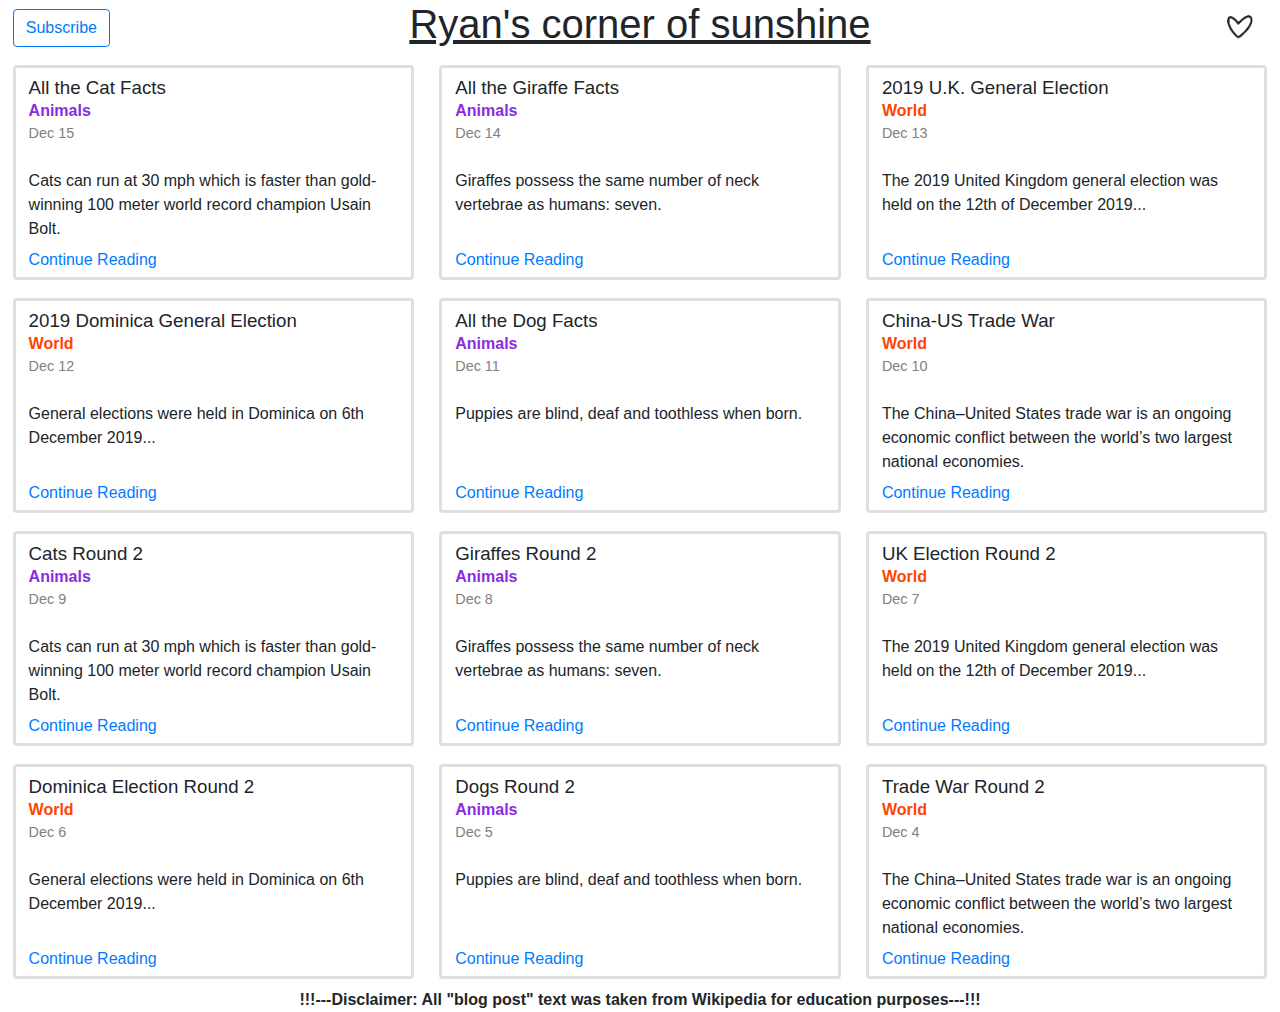
==== index.html @ 226d6d72 "Initial Commit" ====
<!DOCTYPE HTML>
<html lang="en">

<head>
    <meta charset="utf-8">
    <meta name="Ryan's Happy Blog Website" content="Here is where I freely express all my news and nature related thoughts and feelings">
    <meta name="viewport" content="width=device-width, initial-scale=1">
    <link rel="stylesheet" href="https://stackpath.bootstrapcdn.com/bootstrap/4.4.1/css/bootstrap.min.css" integrity="sha384-Vkoo8x4CGsO3+Hhxv8T/Q5PaXtkKtu6ug5TOeNV6gBiFeWPGFN9MuhOf23Q9Ifjh" crossorigin="anonymous">
    <link rel="stylesheet" href="index.css">
    <title>My Own Personal Blog Site</title>
</head>

<body>
    <div class="container-fluid">
        <div class = "row align-items-center">
            <div class = "col-sm-2 d-none d-lg-block subscribe">
                <a class = "btn btn-outline-primary" href="subscribe.html">Subscribe</a>
            </div>
            <h1 class = "col-12 col-lg-8 text-center">Ryan's corner of sunshine</h1>
            <div class = "col-sm-2 d-none d-lg-block">
                <img class = "search float-right" src = "images/heart.png" alt = "" >
            </div>  
        </div>

        <div class = "row">
            <div class = "cardWrapper col-12 col-md-6 col-lg-4">
                <div class = "card">
                    <h2 class = "postTitle">All the Cat Facts</h2>
                    <div class = "animalTopic">Animals</div>
                    <div class = "date">Dec 15</div>
                    <br>
                    <div class = "summary">Cats can run at 30 mph which is faster than gold-winning 100 meter world record champion Usain Bolt.</div>
                    <a href = "cats.html" class = "bot">Continue Reading</a>
                </div>
            </div>
            
            <div class = "cardWrapper col-12 col-md-6 col-lg-4">
                <div class = "card">
                    <h2 class = "postTitle">All the Giraffe Facts</h2>
                    <div class = "animalTopic">Animals</div>
                    <div class = "date">Dec 14</div>
                    <br>
                    <div class = "summary">Giraffes possess the same number of neck vertebrae as humans: seven.</div>
                    <a href = "giraffes.html" class = "bot">Continue Reading</a>
                </div>
            </div>
            
            <div class = "cardWrapper col-12 col-md-6 col-lg-4">
                <div class = "card">
                    <h2 class = "postTitle">2019 U.K. General Election</h2>
                    <div class = "worldTopic">World</div>
                    <div class = "date">Dec 13</div>
                    <br>
                    <div class = "summary">The 2019 United Kingdom general election was held on the 12th of December 2019...</div>
                    <a href = "UKElection.html" class = "bot">Continue Reading</a>
                </div>
            </div>
            
            <div class = "cardWrapper col-12 col-md-6 col-lg-4">
                <div class = "card">
                    <h2 class = "postTitle">2019 Dominica General Election</h2>
                    <div class = "worldTopic">World</div>
                    <div class = "date">Dec 12</div>
                    <br>
                    <div class = "summary">General elections were held in Dominica on 6th December 2019...</div>
                    <a href = "DominicaElection.html" class = "bot">Continue Reading</a>
                </div>
            </div>
            
            <div class = "cardWrapper col-12 col-md-6 col-lg-4">
                <div class = "card">
                    <h2 class = "postTitle">All the Dog Facts</h2>
                    <div class = "animalTopic">Animals</div>
                    <div class = "date">Dec 11</div>
                    <br>
                    <div class = "summary">Puppies are blind, deaf and toothless when born.</div>
                    <a href = "dogs.html" class = "bot">Continue Reading</a>
                </div>
            </div>
            
            <div class = "cardWrapper col-12 col-md-6 col-lg-4">
                <div class = "card">
                    <h2 class = "postTitle">China-US Trade War</h2>
                    <div class = "worldTopic">World</div>
                    <div class = "date">Dec 10</div>
                    <br>
                    <div class = "summary">The China–United States trade war is an ongoing economic conflict between the world’s two largest national economies.</div>
                    <a href = "ChinaTradeWar.html" class = "bot">Continue Reading</a>
                </div>
            </div>
            
            <div class = "cardWrapper col-12 col-md-6 col-lg-4">
                <div class = "card">
                    <h2 class = "postTitle">Cats Round 2</h2>
                    <div class = "animalTopic">Animals</div>
                    <div class = "date">Dec 9</div>
                    <br>
                    <div class = "summary">Cats can run at 30 mph which is faster than gold-winning 100 meter world record champion Usain Bolt.</div>
                    <a href = "cats - Copy.html" class = "bot">Continue Reading</a>
                </div>
            </div>
            
            <div class = "cardWrapper col-12 col-md-6 col-lg-4">
                <div class = "card">
                    <h2 class = "postTitle">Giraffes Round 2</h2>
                    <div class = "animalTopic">Animals</div>
                    <div class = "date">Dec 8</div>
                    <br>
                    <div class = "summary">Giraffes possess the same number of neck vertebrae as humans: seven.</div>
                    <a href = "giraffes - Copy.html" class = "bot">Continue Reading</a>
                </div>
            </div>

            <div class = "cardWrapper col-12 col-md-6 col-lg-4">
                <div class = "card">
                    <h2 class = "postTitle">UK Election Round 2</h2>
                    <div class = "worldTopic">World</div>
                    <div class = "date">Dec 7</div>
                    <br>
                    <div class = "summary">The 2019 United Kingdom general election was held on the 12th of December 2019...</div>
                    <a href = "UKElection - Copy.html" class = "bot">Continue Reading</a>
                </div>
            </div>

            <div class = "cardWrapper col-12 col-md-6 col-lg-4">
                <div class = "card">
                    <h2 class = "postTitle">Dominica Election Round 2</h2>
                    <div class = "worldTopic">World</div>
                    <div class = "date">Dec 6</div>
                    <br>
                    <div class = "summary">General elections were held in Dominica on 6th December 2019...</div>
                    <a href = "DominicaElection - Copy.html" class = "bot">Continue Reading</a>
                </div>
            </div>
                
            <div class = "cardWrapper col-12 col-md-6 col-lg-4">
                <div class = "card">
                    <h2 class = "postTitle">Dogs Round 2</h2>
                    <div class = "animalTopic">Animals</div>
                    <div class = "date">Dec 5</div>
                    <br>
                    <div class = "summary">Puppies are blind, deaf and toothless when born.</div>
                    <a href = "dogs - Copy.html" class = "bot">Continue Reading</a>
                </div>
            </div>
                
            <div class = "cardWrapper col-12 col-md-6 col-lg-4">
                <div class = "card">
                    <h2 class = "postTitle">Trade War Round 2</h2>
                    <div class = "worldTopic">World</div>
                    <div class = "date">Dec 4</div>
                    <br>
                    <div class = "summary">The China–United States trade war is an ongoing economic conflict between the world’s two largest national economies.</div>
                    <a href = "ChinaTradeWar - Copy.html" class = "bot">Continue Reading</a>
                </div>
            </div>

        </div>
        <div class = "row d-lg-none">
            <div class = "col-12 text-center">
                <a href="subscribe.html" class = "btn btn-outline-primary ">Subscribe</a>
            </div>
        </div>
        <div class = "row">
            <div class = "col-1"></div>
            <div class = "col-10 font-weight-bold text-center">!!!---Disclaimer: All "blog post" text was taken from Wikipedia for education purposes---!!!</div>
            <div class = "col-1"></div>
        </div>
    </div>
</body>

</html>
---- index.css ----
/* .header{
    height: 5vh;
} */

.search{
    height: 50px;
    width: 50px;
}

.card{
    padding: 1vh 1vw;
    border: 3px solid rgba(192, 192, 192, 0.5);
    height: 215px;
}

.bot{
    position: absolute;
    bottom: 0;
    padding-bottom: 5px;
}

.cardWrapper{
    padding: 1vh 1vw;
}

h1{
    text-decoration: underline;
}

h2{
  font-size: 1.17em;
  margin-bottom: 0px;
}

.animalTopic{
    color: blueviolet;
    font-weight: bold;
}

.worldTopic{
    color: orangered;
    font-weight: bold;
}

.date{
    font-size: .9em;
    color: grey;
}

.subscribe{
    padding-left: 1vw;
}
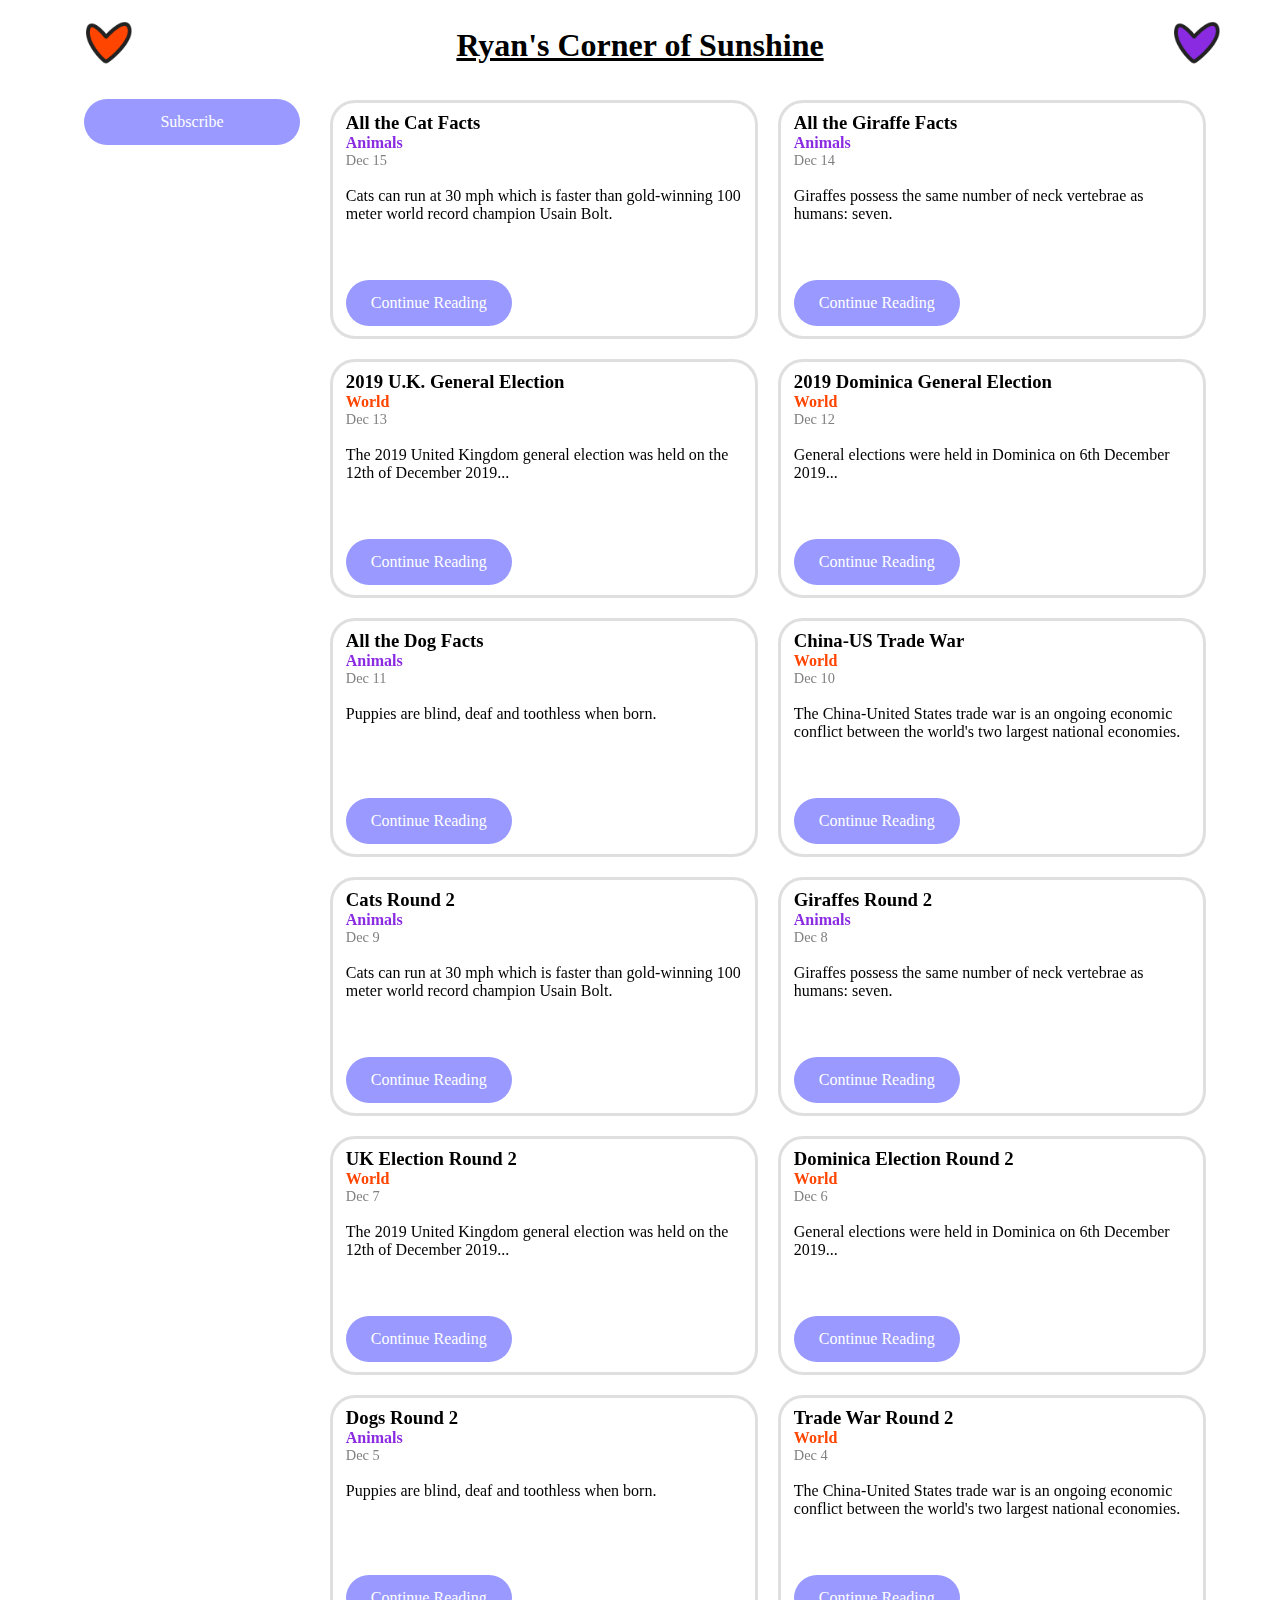
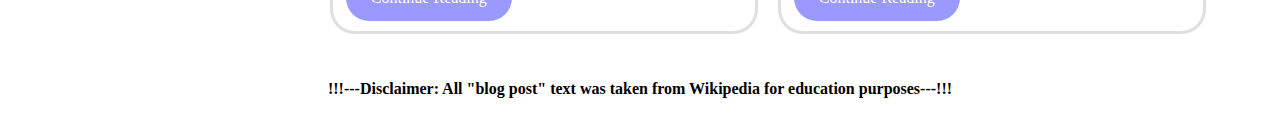
==== commit 353b779b: "Removes bootstrap references and uses grid/flexbox instead" ====
--- a/index.html
+++ b/index.html
@@ -1,172 +1,136 @@
-<!DOCTYPE HTML>
+<!DOCTYPE html>
 <html lang="en">
+	<head>
+		<meta charset="utf-8" />
+		<meta name="Ryan's Happy Blog Website" content="Here is where I freely express all my news and nature related thoughts and feelings">
+		<meta content="width=device-width, initial-scale=1, maximum-scale=1" name="viewport"/>
+		<link rel="stylesheet" href="index.css">
+		<title>My Own Personal Blog Site</title>
+	</head>
 
-<head>
-    <meta charset="utf-8">
-    <meta name="Ryan's Happy Blog Website" content="Here is where I freely express all my news and nature related thoughts and feelings">
-    <meta name="viewport" content="width=device-width, initial-scale=1">
-    <link rel="stylesheet" href="https://stackpath.bootstrapcdn.com/bootstrap/4.4.1/css/bootstrap.min.css" integrity="sha384-Vkoo8x4CGsO3+Hhxv8T/Q5PaXtkKtu6ug5TOeNV6gBiFeWPGFN9MuhOf23Q9Ifjh" crossorigin="anonymous">
-    <link rel="stylesheet" href="index.css">
-    <title>My Own Personal Blog Site</title>
-</head>
+	<body>
+		<div class = "container">
+			<img class = "logo1" src = "images/heart1.png" alt = "Blog Logo #1" >
+			<div class="header">
+				<h1 class = "center">Ryan's Corner of Sunshine</h1>
+			</div>
+			<img class = "logo2" src = "images/heart2.png" alt = "Blog Logo #2" >
+			<div class="sidebar">
+                <a class = "x-center top-fixed" id = "subscribe" href="subscribe.html">Subscribe</a>
+			</div>
+			<main class = "content">
+				<div class = "card">
+					<h2 class = "postTitle">All the Cat Facts</h2>
+					<div class = "animalTopic">Animals</div>
+					<div class = "date">Dec 15</div>
+					<br>
+					<div class = "summary">Cats can run at 30 mph which is faster than gold-winning 100 meter world record champion Usain Bolt.</div>
+					<a href = "cats.html" class = "bot">Continue Reading</a>
+				</div>
+			
+				<div class = "card">
+					<h2 class = "postTitle">All the Giraffe Facts</h2>
+					<div class = "animalTopic">Animals</div>
+					<div class = "date">Dec 14</div>
+					<br>
+					<div class = "summary">Giraffes possess the same number of neck vertebrae as humans: seven.</div>
+					<a href = "giraffes.html" class = "bot">Continue Reading</a>
+				</div>
+				
+				<div class = "card">
+					<h2 class = "postTitle">2019 U.K. General Election</h2>
+					<div class = "worldTopic">World</div>
+					<div class = "date">Dec 13</div>
+					<br>
+					<div class = "summary">The 2019 United Kingdom general election was held on the 12th of December 2019...</div>
+					<a href = "UKElection.html" class = "bot">Continue Reading</a>
+				</div>
+				
+				<div class = "card">
+					<h2 class = "postTitle">2019 Dominica General Election</h2>
+					<div class = "worldTopic">World</div>
+					<div class = "date">Dec 12</div>
+					<br>
+					<div class = "summary">General elections were held in Dominica on 6th December 2019...</div>
+					<a href = "DominicaElection.html" class = "bot">Continue Reading</a>
+				</div>
+				
+				<div class = "card">
+					<h2 class = "postTitle">All the Dog Facts</h2>
+					<div class = "animalTopic">Animals</div>
+					<div class = "date">Dec 11</div>
+					<br>
+					<div class = "summary">Puppies are blind, deaf and toothless when born.</div>
+					<a href = "dogs.html" class = "bot">Continue Reading</a>
+				</div>
+			
+				<div class = "card">
+					<h2 class = "postTitle">China-US Trade War</h2>
+					<div class = "worldTopic">World</div>
+					<div class = "date">Dec 10</div>
+					<br>
+					<div class = "summary">The China-United States trade war is an ongoing economic conflict between the world's two largest national economies.</div>
+					<a href = "ChinaTradeWar.html" class = "bot">Continue Reading</a>
+				</div>
+				
+				<div class = "card">
+					<h2 class = "postTitle">Cats Round 2</h2>
+					<div class = "animalTopic">Animals</div>
+					<div class = "date">Dec 9</div>
+					<br>
+					<div class = "summary">Cats can run at 30 mph which is faster than gold-winning 100 meter world record champion Usain Bolt.</div>
+					<a href = "cats - Copy.html" class = "bot">Continue Reading</a>
+				</div>
+				
+				<div class = "card">
+					<h2 class = "postTitle">Giraffes Round 2</h2>
+					<div class = "animalTopic">Animals</div>
+					<div class = "date">Dec 8</div>
+					<br>
+					<div class = "summary">Giraffes possess the same number of neck vertebrae as humans: seven.</div>
+					<a href = "giraffes - Copy.html" class = "bot">Continue Reading</a>
+				</div>
 
-<body>
-    <div class="container-fluid">
-        <div class = "row align-items-center">
-            <div class = "col-sm-2 d-none d-lg-block subscribe">
-                <a class = "btn btn-outline-primary" href="subscribe.html">Subscribe</a>
-            </div>
-            <h1 class = "col-12 col-lg-8 text-center">Ryan's corner of sunshine</h1>
-            <div class = "col-sm-2 d-none d-lg-block">
-                <img class = "search float-right" src = "images/heart.png" alt = "" >
-            </div>  
-        </div>
+				<div class = "card">
+					<h2 class = "postTitle">UK Election Round 2</h2>
+					<div class = "worldTopic">World</div>
+					<div class = "date">Dec 7</div>
+					<br>
+					<div class = "summary">The 2019 United Kingdom general election was held on the 12th of December 2019...</div>
+					<a href = "UKElection - Copy.html" class = "bot">Continue Reading</a>
+				</div>
 
-        <div class = "row">
-            <div class = "cardWrapper col-12 col-md-6 col-lg-4">
-                <div class = "card">
-                    <h2 class = "postTitle">All the Cat Facts</h2>
-                    <div class = "animalTopic">Animals</div>
-                    <div class = "date">Dec 15</div>
-                    <br>
-                    <div class = "summary">Cats can run at 30 mph which is faster than gold-winning 100 meter world record champion Usain Bolt.</div>
-                    <a href = "cats.html" class = "bot">Continue Reading</a>
-                </div>
-            </div>
-            
-            <div class = "cardWrapper col-12 col-md-6 col-lg-4">
-                <div class = "card">
-                    <h2 class = "postTitle">All the Giraffe Facts</h2>
-                    <div class = "animalTopic">Animals</div>
-                    <div class = "date">Dec 14</div>
-                    <br>
-                    <div class = "summary">Giraffes possess the same number of neck vertebrae as humans: seven.</div>
-                    <a href = "giraffes.html" class = "bot">Continue Reading</a>
-                </div>
-            </div>
-            
-            <div class = "cardWrapper col-12 col-md-6 col-lg-4">
-                <div class = "card">
-                    <h2 class = "postTitle">2019 U.K. General Election</h2>
-                    <div class = "worldTopic">World</div>
-                    <div class = "date">Dec 13</div>
-                    <br>
-                    <div class = "summary">The 2019 United Kingdom general election was held on the 12th of December 2019...</div>
-                    <a href = "UKElection.html" class = "bot">Continue Reading</a>
-                </div>
-            </div>
-            
-            <div class = "cardWrapper col-12 col-md-6 col-lg-4">
-                <div class = "card">
-                    <h2 class = "postTitle">2019 Dominica General Election</h2>
-                    <div class = "worldTopic">World</div>
-                    <div class = "date">Dec 12</div>
-                    <br>
-                    <div class = "summary">General elections were held in Dominica on 6th December 2019...</div>
-                    <a href = "DominicaElection.html" class = "bot">Continue Reading</a>
-                </div>
-            </div>
-            
-            <div class = "cardWrapper col-12 col-md-6 col-lg-4">
-                <div class = "card">
-                    <h2 class = "postTitle">All the Dog Facts</h2>
-                    <div class = "animalTopic">Animals</div>
-                    <div class = "date">Dec 11</div>
-                    <br>
-                    <div class = "summary">Puppies are blind, deaf and toothless when born.</div>
-                    <a href = "dogs.html" class = "bot">Continue Reading</a>
-                </div>
-            </div>
-            
-            <div class = "cardWrapper col-12 col-md-6 col-lg-4">
-                <div class = "card">
-                    <h2 class = "postTitle">China-US Trade War</h2>
-                    <div class = "worldTopic">World</div>
-                    <div class = "date">Dec 10</div>
-                    <br>
-                    <div class = "summary">The China–United States trade war is an ongoing economic conflict between the world’s two largest national economies.</div>
-                    <a href = "ChinaTradeWar.html" class = "bot">Continue Reading</a>
-                </div>
-            </div>
-            
-            <div class = "cardWrapper col-12 col-md-6 col-lg-4">
-                <div class = "card">
-                    <h2 class = "postTitle">Cats Round 2</h2>
-                    <div class = "animalTopic">Animals</div>
-                    <div class = "date">Dec 9</div>
-                    <br>
-                    <div class = "summary">Cats can run at 30 mph which is faster than gold-winning 100 meter world record champion Usain Bolt.</div>
-                    <a href = "cats - Copy.html" class = "bot">Continue Reading</a>
-                </div>
-            </div>
-            
-            <div class = "cardWrapper col-12 col-md-6 col-lg-4">
-                <div class = "card">
-                    <h2 class = "postTitle">Giraffes Round 2</h2>
-                    <div class = "animalTopic">Animals</div>
-                    <div class = "date">Dec 8</div>
-                    <br>
-                    <div class = "summary">Giraffes possess the same number of neck vertebrae as humans: seven.</div>
-                    <a href = "giraffes - Copy.html" class = "bot">Continue Reading</a>
-                </div>
-            </div>
+				<div class = "card">
+					<h2 class = "postTitle">Dominica Election Round 2</h2>
+					<div class = "worldTopic">World</div>
+					<div class = "date">Dec 6</div>
+					<br>
+					<div class = "summary">General elections were held in Dominica on 6th December 2019...</div>
+					<a href = "DominicaElection - Copy.html" class = "bot">Continue Reading</a>
+				</div>
+					
+				<div class = "card">
+					<h2 class = "postTitle">Dogs Round 2</h2>
+					<div class = "animalTopic">Animals</div>
+					<div class = "date">Dec 5</div>
+					<br>
+					<div class = "summary">Puppies are blind, deaf and toothless when born.</div>
+					<a href = "dogs - Copy.html" class = "bot">Continue Reading</a>
+				</div>
+				
+				<div class = "card">
+					<h2 class = "postTitle">Trade War Round 2</h2>
+					<div class = "worldTopic">World</div>
+					<div class = "date">Dec 4</div>
+					<br>
+					<div class = "summary">The China-United States trade war is an ongoing economic conflict between the world's two largest national economies.</div>
+					<a href = "ChinaTradeWar - Copy.html" class = "bot">Continue Reading</a>
+				</div>
 
-            <div class = "cardWrapper col-12 col-md-6 col-lg-4">
-                <div class = "card">
-                    <h2 class = "postTitle">UK Election Round 2</h2>
-                    <div class = "worldTopic">World</div>
-                    <div class = "date">Dec 7</div>
-                    <br>
-                    <div class = "summary">The 2019 United Kingdom general election was held on the 12th of December 2019...</div>
-                    <a href = "UKElection - Copy.html" class = "bot">Continue Reading</a>
-                </div>
-            </div>
-
-            <div class = "cardWrapper col-12 col-md-6 col-lg-4">
-                <div class = "card">
-                    <h2 class = "postTitle">Dominica Election Round 2</h2>
-                    <div class = "worldTopic">World</div>
-                    <div class = "date">Dec 6</div>
-                    <br>
-                    <div class = "summary">General elections were held in Dominica on 6th December 2019...</div>
-                    <a href = "DominicaElection - Copy.html" class = "bot">Continue Reading</a>
-                </div>
-            </div>
-                
-            <div class = "cardWrapper col-12 col-md-6 col-lg-4">
-                <div class = "card">
-                    <h2 class = "postTitle">Dogs Round 2</h2>
-                    <div class = "animalTopic">Animals</div>
-                    <div class = "date">Dec 5</div>
-                    <br>
-                    <div class = "summary">Puppies are blind, deaf and toothless when born.</div>
-                    <a href = "dogs - Copy.html" class = "bot">Continue Reading</a>
-                </div>
-            </div>
-                
-            <div class = "cardWrapper col-12 col-md-6 col-lg-4">
-                <div class = "card">
-                    <h2 class = "postTitle">Trade War Round 2</h2>
-                    <div class = "worldTopic">World</div>
-                    <div class = "date">Dec 4</div>
-                    <br>
-                    <div class = "summary">The China–United States trade war is an ongoing economic conflict between the world’s two largest national economies.</div>
-                    <a href = "ChinaTradeWar - Copy.html" class = "bot">Continue Reading</a>
-                </div>
-            </div>
-
-        </div>
-        <div class = "row d-lg-none">
-            <div class = "col-12 text-center">
-                <a href="subscribe.html" class = "btn btn-outline-primary ">Subscribe</a>
-            </div>
-        </div>
-        <div class = "row">
-            <div class = "col-1"></div>
-            <div class = "col-10 font-weight-bold text-center">!!!---Disclaimer: All "blog post" text was taken from Wikipedia for education purposes---!!!</div>
-            <div class = "col-1"></div>
-        </div>
-    </div>
-</body>
-
+			</main>
+			<div class="footer">
+				<div class = "bold center">!!!---Disclaimer: All "blog post" text was taken from Wikipedia for education purposes---!!!</div>
+			</div>
+		</div>
+	</body>
 </html>--- a/index.css
+++ b/index.css
@@ -1,36 +1,4 @@
-/* .header{
-    height: 5vh;
-} */
-
-.search{
-    height: 50px;
-    width: 50px;
-}
-
-.card{
-    padding: 1vh 1vw;
-    border: 3px solid rgba(192, 192, 192, 0.5);
-    height: 215px;
-}
-
-.bot{
-    position: absolute;
-    bottom: 0;
-    padding-bottom: 5px;
-}
-
-.cardWrapper{
-    padding: 1vh 1vw;
-}
-
-h1{
-    text-decoration: underline;
-}
-
-h2{
-  font-size: 1.17em;
-  margin-bottom: 0px;
-}
+@import "style.css";
 
 .animalTopic{
     color: blueviolet;
@@ -47,6 +15,71 @@
     color: grey;
 }
 
-.subscribe{
-    padding-left: 1vw;
+.container{
+	display:grid;
+	grid-template-columns: 80vw;
+	grid-template-rows: 10vh auto auto 10vh;
+	grid-template-areas: 
+	"hd"
+	"sd"
+	"main"
+	"ft";
+	padding: 0px 10vw;
+}
+	
+.header{
+	grid-area:hd;
+}
+.footer{
+	grid-area:ft;
+}
+.content{
+	grid-area:main;
+}
+.card{
+    padding: 1vh 1vw;
+    border: 3px solid rgba(192, 192, 192, 0.5);
+	border-radius: 25px;
+    height: 215px;
+	margin: 1vh 0px;
+	position: relative;
+}
+
+@media screen and (min-width: 600px) {
+	.container{
+		grid-template-columns: 20vw 70vw;
+		grid-template-rows: 10vh auto 10vh;
+		grid-template-areas: 
+		"hd hd"
+		"sd main"
+		"ft ft";
+		
+		padding: 0px 5vw;
+	}
+	.top-fixed
+	{
+		position: -webkit-sticky; /* Safari */
+		position: sticky;
+		top: 10vh;
+	}
+}
+@media screen and (min-width: 900px) {
+	
+	.container{
+		grid-template-columns: 5vw 15vw 65vw 5vw;
+		grid-template-rows: 10vh auto 10vh;
+		grid-template-areas: 
+		"icon1 hd hd icon2"
+		"sd sd main main"
+		"ft ft ft ft";
+	}
+	.content{
+		display: flex;
+		flex-wrap: wrap;
+		flex-direction: row;
+	}
+	.card{
+		width: calc(33vw - 26px);
+		margin: 10px;
+	}
 }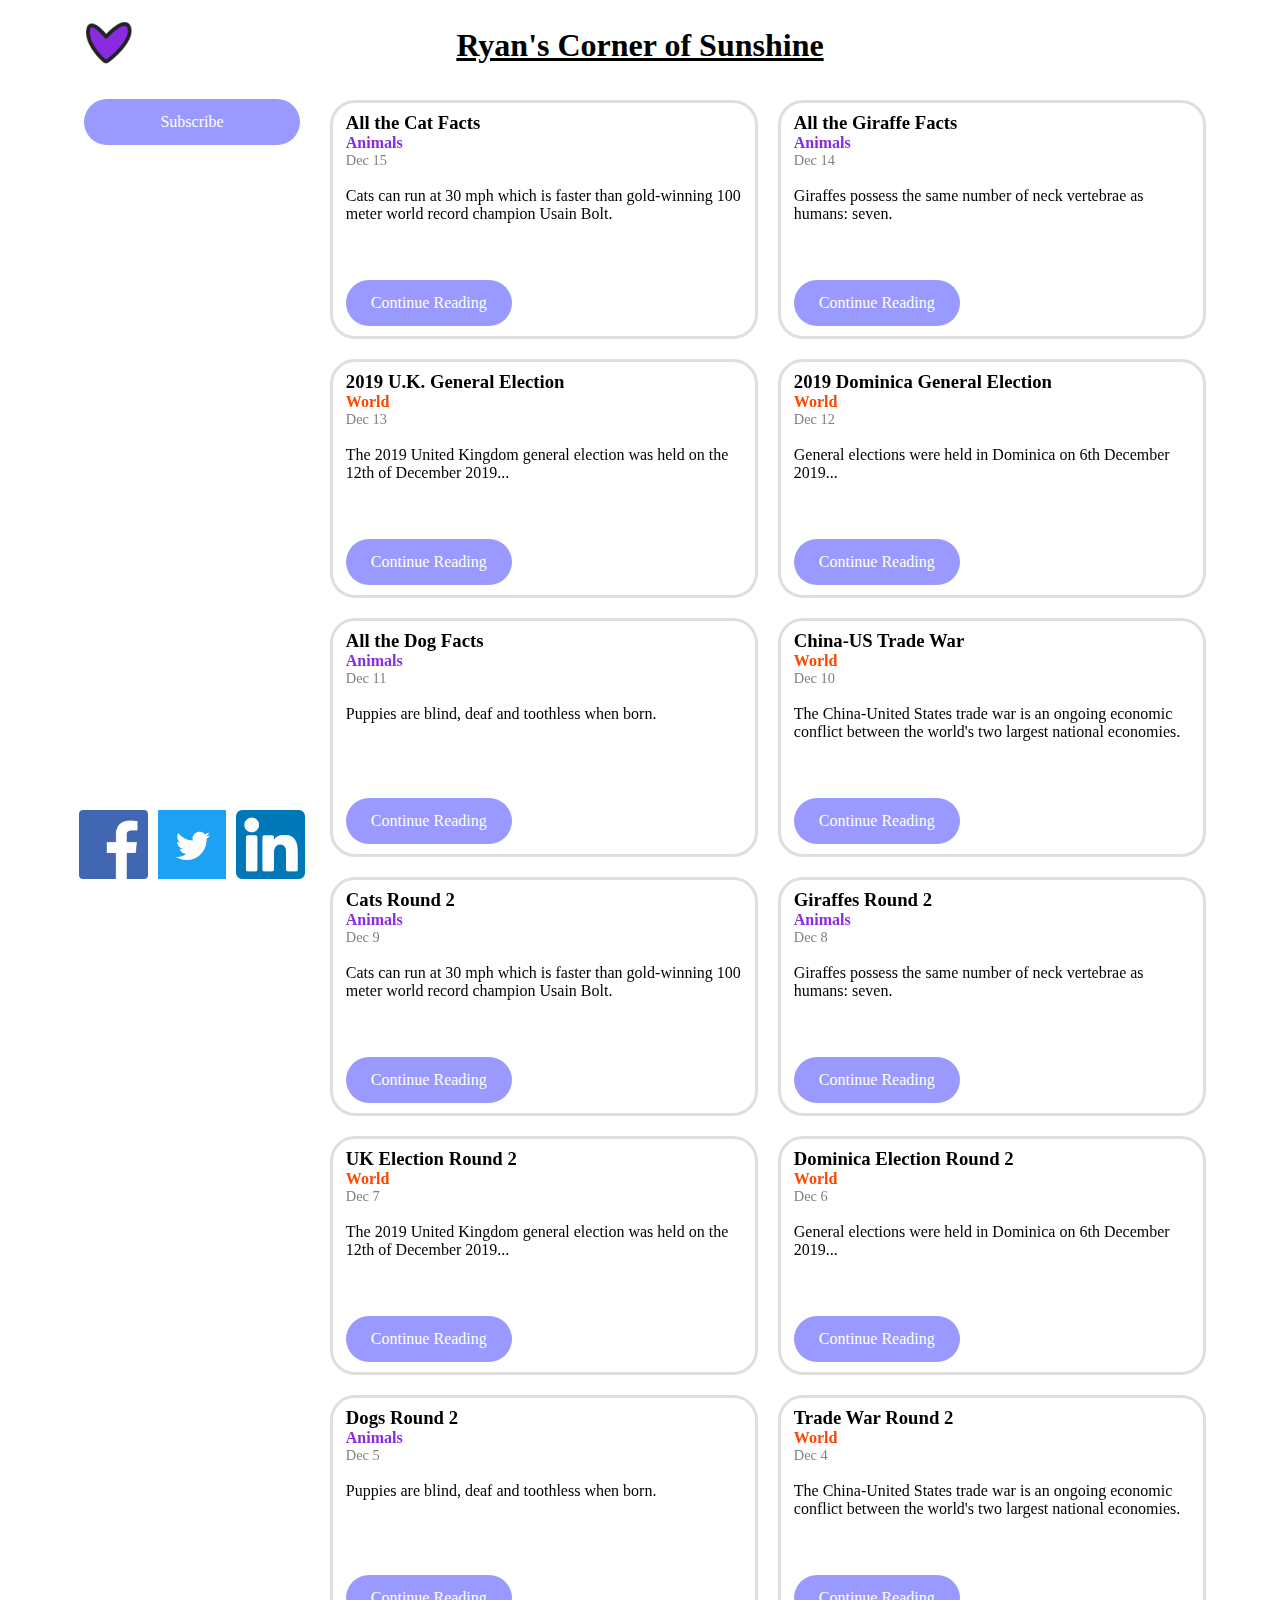
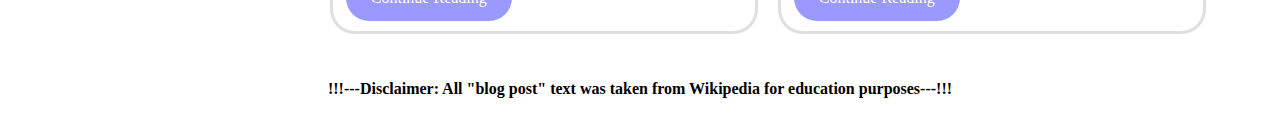
==== commit 9dc5b5b1: "Adds social media icons and fixed misc. issues" ====
--- a/index.html
+++ b/index.html
@@ -4,7 +4,7 @@
 		<meta charset="utf-8" />
 		<meta name="Ryan's Happy Blog Website" content="Here is where I freely express all my news and nature related thoughts and feelings">
 		<meta content="width=device-width, initial-scale=1, maximum-scale=1" name="viewport"/>
-		<link rel="stylesheet" href="index.css">
+		<link rel="stylesheet" href = "index.css">
 		<title>My Own Personal Blog Site</title>
 	</head>
 
@@ -15,8 +15,13 @@
 				<h1 class = "center">Ryan's Corner of Sunshine</h1>
 			</div>
 			<img class = "logo2" src = "images/heart2.png" alt = "Blog Logo #2" >
-			<div class="sidebar">
-                <a class = "x-center top-fixed" id = "subscribe" href="subscribe.html">Subscribe</a>
+			<div class="sidebar flexcol">
+				<a class = "x-center top-fixed" id = "subscribe" href = "subscribe.html">Subscribe</a>
+				<div class = "flexrow bot-fixed shareRow">
+					<img class = "share" src = "images/facebook.png" alt = "FaceBook Share Icon" >
+					<img class = "share " src = "images/twitter.png" alt = "Twitter Share Icon" >
+					<img class = "share" src = "images/linkedin.png" alt = "LinkedIn Share Icon" >
+				</div>
 			</div>
 			<main class = "content">
 				<div class = "card">
--- a/index.css
+++ b/index.css
@@ -1,32 +1,27 @@
 @import "style.css";
-
 .animalTopic{
     color: blueviolet;
     font-weight: bold;
 }
-
 .worldTopic{
     color: orangered;
     font-weight: bold;
 }
-
 .date{
     font-size: .9em;
     color: grey;
 }
-
 .container{
 	display:grid;
 	grid-template-columns: 80vw;
 	grid-template-rows: 10vh auto auto 10vh;
 	grid-template-areas: 
 	"hd"
+	"main"
 	"sd"
-	"main"
 	"ft";
 	padding: 0px 10vw;
 }
-	
 .header{
 	grid-area:hd;
 }
@@ -44,7 +39,17 @@
 	margin: 1vh 0px;
 	position: relative;
 }
-
+.logo1,.logo2{
+	display: none;
+}
+.share{
+	width: calc(40vw/3);
+	height: calc(40vw/3);
+	margin: 0px 5vw;
+}
+.shareRow{
+	margin: 10px 0px;
+}
 @media screen and (min-width: 600px) {
 	.container{
 		grid-template-columns: 20vw 70vw;
@@ -53,18 +58,33 @@
 		"hd hd"
 		"sd main"
 		"ft ft";
-		
 		padding: 0px 5vw;
 	}
 	.top-fixed
 	{
 		position: -webkit-sticky; /* Safari */
 		position: sticky;
-		top: 10vh;
+		top: 11vh;
+	}
+	.share{
+		width: calc(20vw/3 - 10px - 20px/3);
+		height: calc(20vw/3 - 10px - 20px/3);
+		margin: 0px 5px;
+	}
+	.bot-fixed
+	{
+		position: -webkit-sticky; /* Safari */
+		position: sticky;
+		top: 90vh;
+	}
+	.shareRow{
+		margin: 0px 10px;
 	}
 }
 @media screen and (min-width: 900px) {
-	
+	.logo1,.logo2{
+		display: initial;
+	}
 	.container{
 		grid-template-columns: 5vw 15vw 65vw 5vw;
 		grid-template-rows: 10vh auto 10vh;
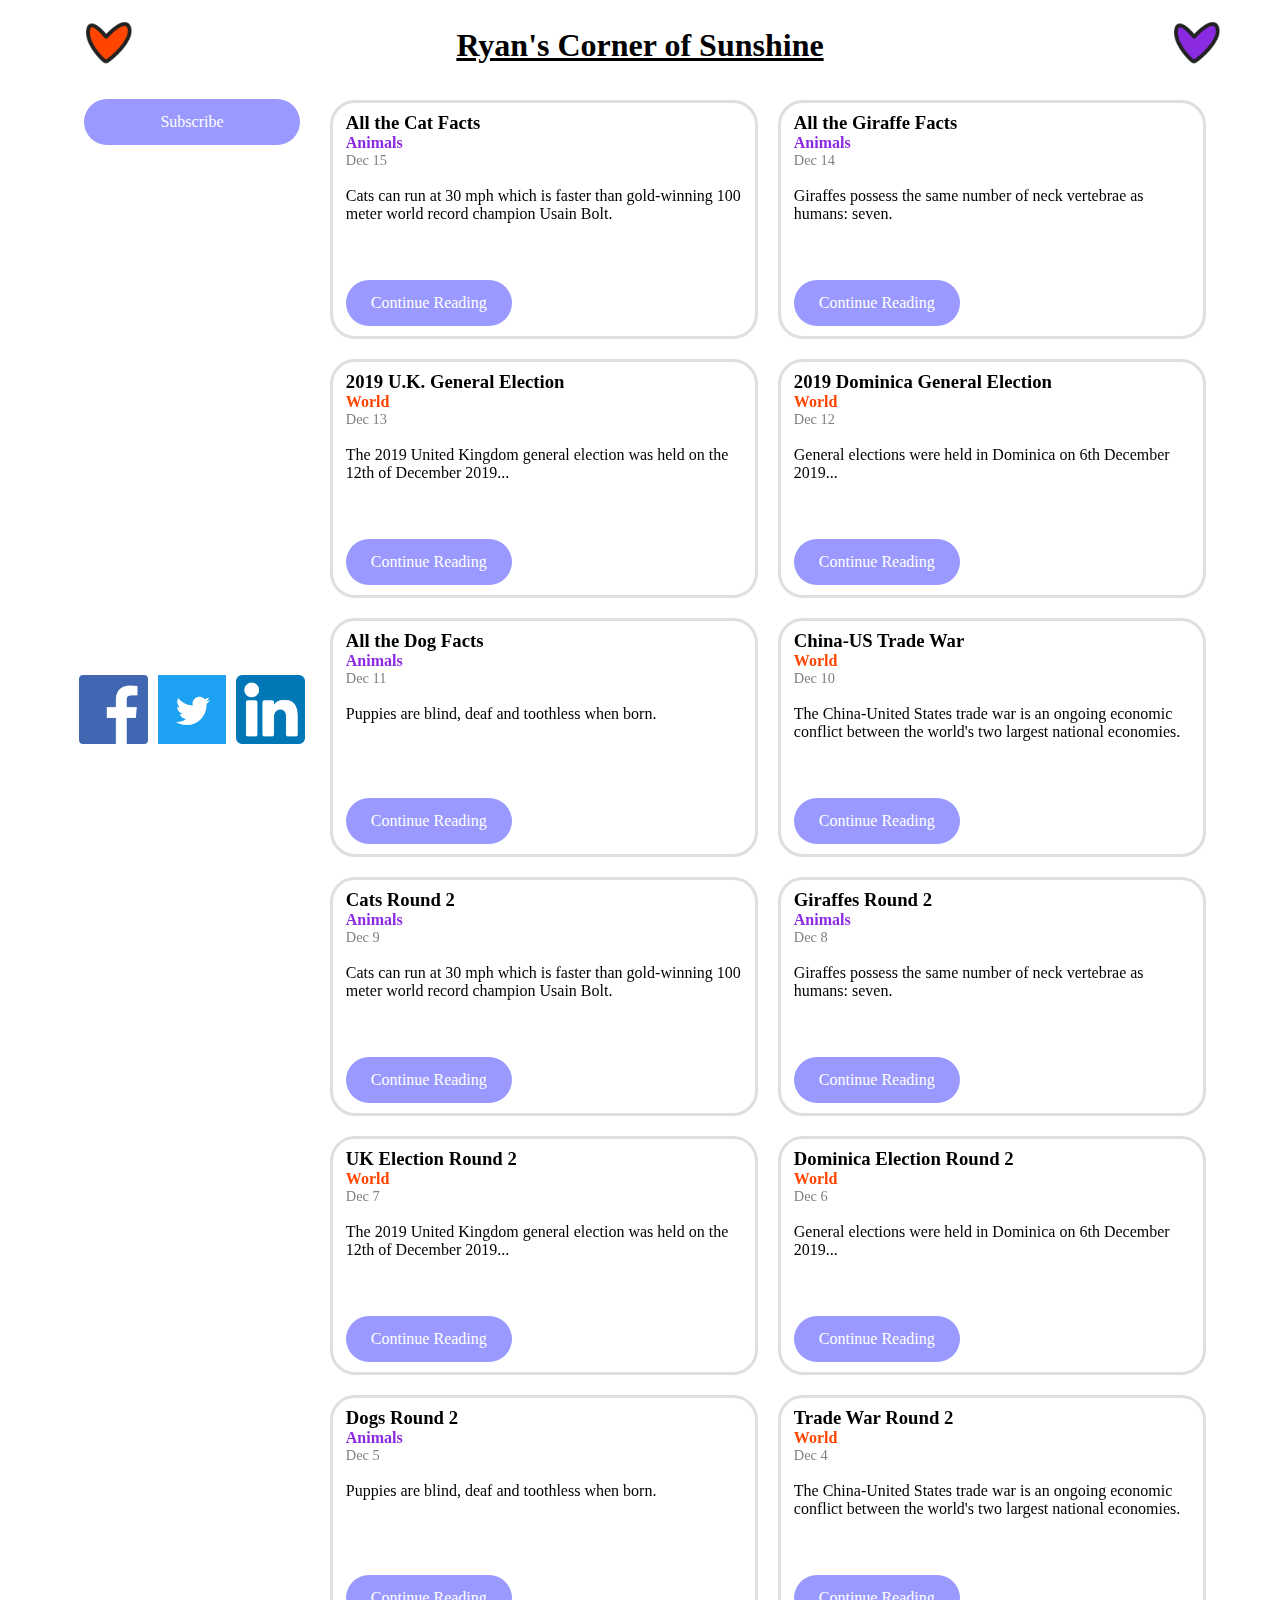
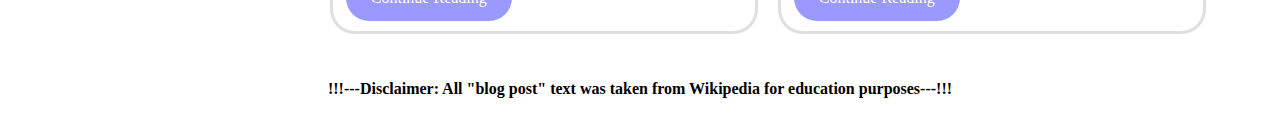
==== commit 9bbe3faa: "Changes html tags to more relevent semantic tags" ====
--- a/index.html
+++ b/index.html
@@ -7,135 +7,133 @@
 		<link rel="stylesheet" href = "index.css">
 		<title>My Own Personal Blog Site</title>
 	</head>
-
 	<body>
-		<div class = "container">
+		<main class = "container">
 			<img class = "logo1" src = "images/heart1.png" alt = "Blog Logo #1" >
-			<div class="header">
+			<header class="header">
 				<h1 class = "center">Ryan's Corner of Sunshine</h1>
-			</div>
+			</header>
 			<img class = "logo2" src = "images/heart2.png" alt = "Blog Logo #2" >
-			<div class="sidebar flexcol">
+			<side class="sidebar flexcol">
 				<a class = "x-center top-fixed" id = "subscribe" href = "subscribe.html">Subscribe</a>
 				<div class = "flexrow bot-fixed shareRow">
 					<img class = "share" src = "images/facebook.png" alt = "FaceBook Share Icon" >
 					<img class = "share " src = "images/twitter.png" alt = "Twitter Share Icon" >
 					<img class = "share" src = "images/linkedin.png" alt = "LinkedIn Share Icon" >
 				</div>
-			</div>
-			<main class = "content">
-				<div class = "card">
+			</side>
+			<article class = "content">
+				<card class = "card">
 					<h2 class = "postTitle">All the Cat Facts</h2>
 					<div class = "animalTopic">Animals</div>
 					<div class = "date">Dec 15</div>
 					<br>
 					<div class = "summary">Cats can run at 30 mph which is faster than gold-winning 100 meter world record champion Usain Bolt.</div>
 					<a href = "cats.html" class = "bot">Continue Reading</a>
-				</div>
+				</card>
 			
-				<div class = "card">
+				<card class = "card">
 					<h2 class = "postTitle">All the Giraffe Facts</h2>
 					<div class = "animalTopic">Animals</div>
 					<div class = "date">Dec 14</div>
 					<br>
 					<div class = "summary">Giraffes possess the same number of neck vertebrae as humans: seven.</div>
 					<a href = "giraffes.html" class = "bot">Continue Reading</a>
-				</div>
+				</card>
 				
-				<div class = "card">
+				<card class = "card">
 					<h2 class = "postTitle">2019 U.K. General Election</h2>
 					<div class = "worldTopic">World</div>
 					<div class = "date">Dec 13</div>
 					<br>
 					<div class = "summary">The 2019 United Kingdom general election was held on the 12th of December 2019...</div>
 					<a href = "UKElection.html" class = "bot">Continue Reading</a>
-				</div>
+				</card>
 				
-				<div class = "card">
+				<card class = "card">
 					<h2 class = "postTitle">2019 Dominica General Election</h2>
 					<div class = "worldTopic">World</div>
 					<div class = "date">Dec 12</div>
 					<br>
 					<div class = "summary">General elections were held in Dominica on 6th December 2019...</div>
 					<a href = "DominicaElection.html" class = "bot">Continue Reading</a>
-				</div>
+				</card>
 				
-				<div class = "card">
+				<card class = "card">
 					<h2 class = "postTitle">All the Dog Facts</h2>
 					<div class = "animalTopic">Animals</div>
 					<div class = "date">Dec 11</div>
 					<br>
 					<div class = "summary">Puppies are blind, deaf and toothless when born.</div>
 					<a href = "dogs.html" class = "bot">Continue Reading</a>
-				</div>
+				</card>
 			
-				<div class = "card">
+				<card class = "card">
 					<h2 class = "postTitle">China-US Trade War</h2>
 					<div class = "worldTopic">World</div>
 					<div class = "date">Dec 10</div>
 					<br>
 					<div class = "summary">The China-United States trade war is an ongoing economic conflict between the world's two largest national economies.</div>
 					<a href = "ChinaTradeWar.html" class = "bot">Continue Reading</a>
-				</div>
+				</card>
 				
-				<div class = "card">
+				<card class = "card">
 					<h2 class = "postTitle">Cats Round 2</h2>
 					<div class = "animalTopic">Animals</div>
 					<div class = "date">Dec 9</div>
 					<br>
 					<div class = "summary">Cats can run at 30 mph which is faster than gold-winning 100 meter world record champion Usain Bolt.</div>
 					<a href = "cats - Copy.html" class = "bot">Continue Reading</a>
-				</div>
+				</card>
 				
-				<div class = "card">
+				<card class = "card">
 					<h2 class = "postTitle">Giraffes Round 2</h2>
 					<div class = "animalTopic">Animals</div>
 					<div class = "date">Dec 8</div>
 					<br>
 					<div class = "summary">Giraffes possess the same number of neck vertebrae as humans: seven.</div>
 					<a href = "giraffes - Copy.html" class = "bot">Continue Reading</a>
-				</div>
+				</card>
 
-				<div class = "card">
+				<card class = "card">
 					<h2 class = "postTitle">UK Election Round 2</h2>
 					<div class = "worldTopic">World</div>
 					<div class = "date">Dec 7</div>
 					<br>
 					<div class = "summary">The 2019 United Kingdom general election was held on the 12th of December 2019...</div>
 					<a href = "UKElection - Copy.html" class = "bot">Continue Reading</a>
-				</div>
+				</card>
 
-				<div class = "card">
+				<card class = "card">
 					<h2 class = "postTitle">Dominica Election Round 2</h2>
 					<div class = "worldTopic">World</div>
 					<div class = "date">Dec 6</div>
 					<br>
 					<div class = "summary">General elections were held in Dominica on 6th December 2019...</div>
 					<a href = "DominicaElection - Copy.html" class = "bot">Continue Reading</a>
-				</div>
+				</card>
 					
-				<div class = "card">
+				<card class = "card">
 					<h2 class = "postTitle">Dogs Round 2</h2>
 					<div class = "animalTopic">Animals</div>
 					<div class = "date">Dec 5</div>
 					<br>
 					<div class = "summary">Puppies are blind, deaf and toothless when born.</div>
 					<a href = "dogs - Copy.html" class = "bot">Continue Reading</a>
-				</div>
+				</card>
 				
-				<div class = "card">
+				<card class = "card">
 					<h2 class = "postTitle">Trade War Round 2</h2>
 					<div class = "worldTopic">World</div>
 					<div class = "date">Dec 4</div>
 					<br>
 					<div class = "summary">The China-United States trade war is an ongoing economic conflict between the world's two largest national economies.</div>
 					<a href = "ChinaTradeWar - Copy.html" class = "bot">Continue Reading</a>
-				</div>
-
-			</main>
-			<div class="footer">
-				<div class = "bold center">!!!---Disclaimer: All "blog post" text was taken from Wikipedia for education purposes---!!!</div>
-			</div>
-		</div>
+				</card>
+			</article>
+			<footer class="footer">
+				<main class = "bold center">!!!---Disclaimer: All "blog post" text was taken from Wikipedia for education purposes---!!!</main>
+			</footer>
+		</main>
 	</body>
 </html>--- a/index.css
+++ b/index.css
@@ -1,55 +1,5 @@
 @import "style.css";
-.animalTopic{
-    color: blueviolet;
-    font-weight: bold;
-}
-.worldTopic{
-    color: orangered;
-    font-weight: bold;
-}
-.date{
-    font-size: .9em;
-    color: grey;
-}
-.container{
-	display:grid;
-	grid-template-columns: 80vw;
-	grid-template-rows: 10vh auto auto 10vh;
-	grid-template-areas: 
-	"hd"
-	"main"
-	"sd"
-	"ft";
-	padding: 0px 10vw;
-}
-.header{
-	grid-area:hd;
-}
-.footer{
-	grid-area:ft;
-}
-.content{
-	grid-area:main;
-}
-.card{
-    padding: 1vh 1vw;
-    border: 3px solid rgba(192, 192, 192, 0.5);
-	border-radius: 25px;
-    height: 215px;
-	margin: 1vh 0px;
-	position: relative;
-}
-.logo1,.logo2{
-	display: none;
-}
-.share{
-	width: calc(40vw/3);
-	height: calc(40vw/3);
-	margin: 0px 5vw;
-}
-.shareRow{
-	margin: 10px 0px;
-}
+@import "indexSmall.css";
 @media screen and (min-width: 600px) {
 	.container{
 		grid-template-columns: 20vw 70vw;
@@ -75,7 +25,7 @@
 	{
 		position: -webkit-sticky; /* Safari */
 		position: sticky;
-		top: 90vh;
+		top: 75vh;
 	}
 	.shareRow{
 		margin: 0px 10px;
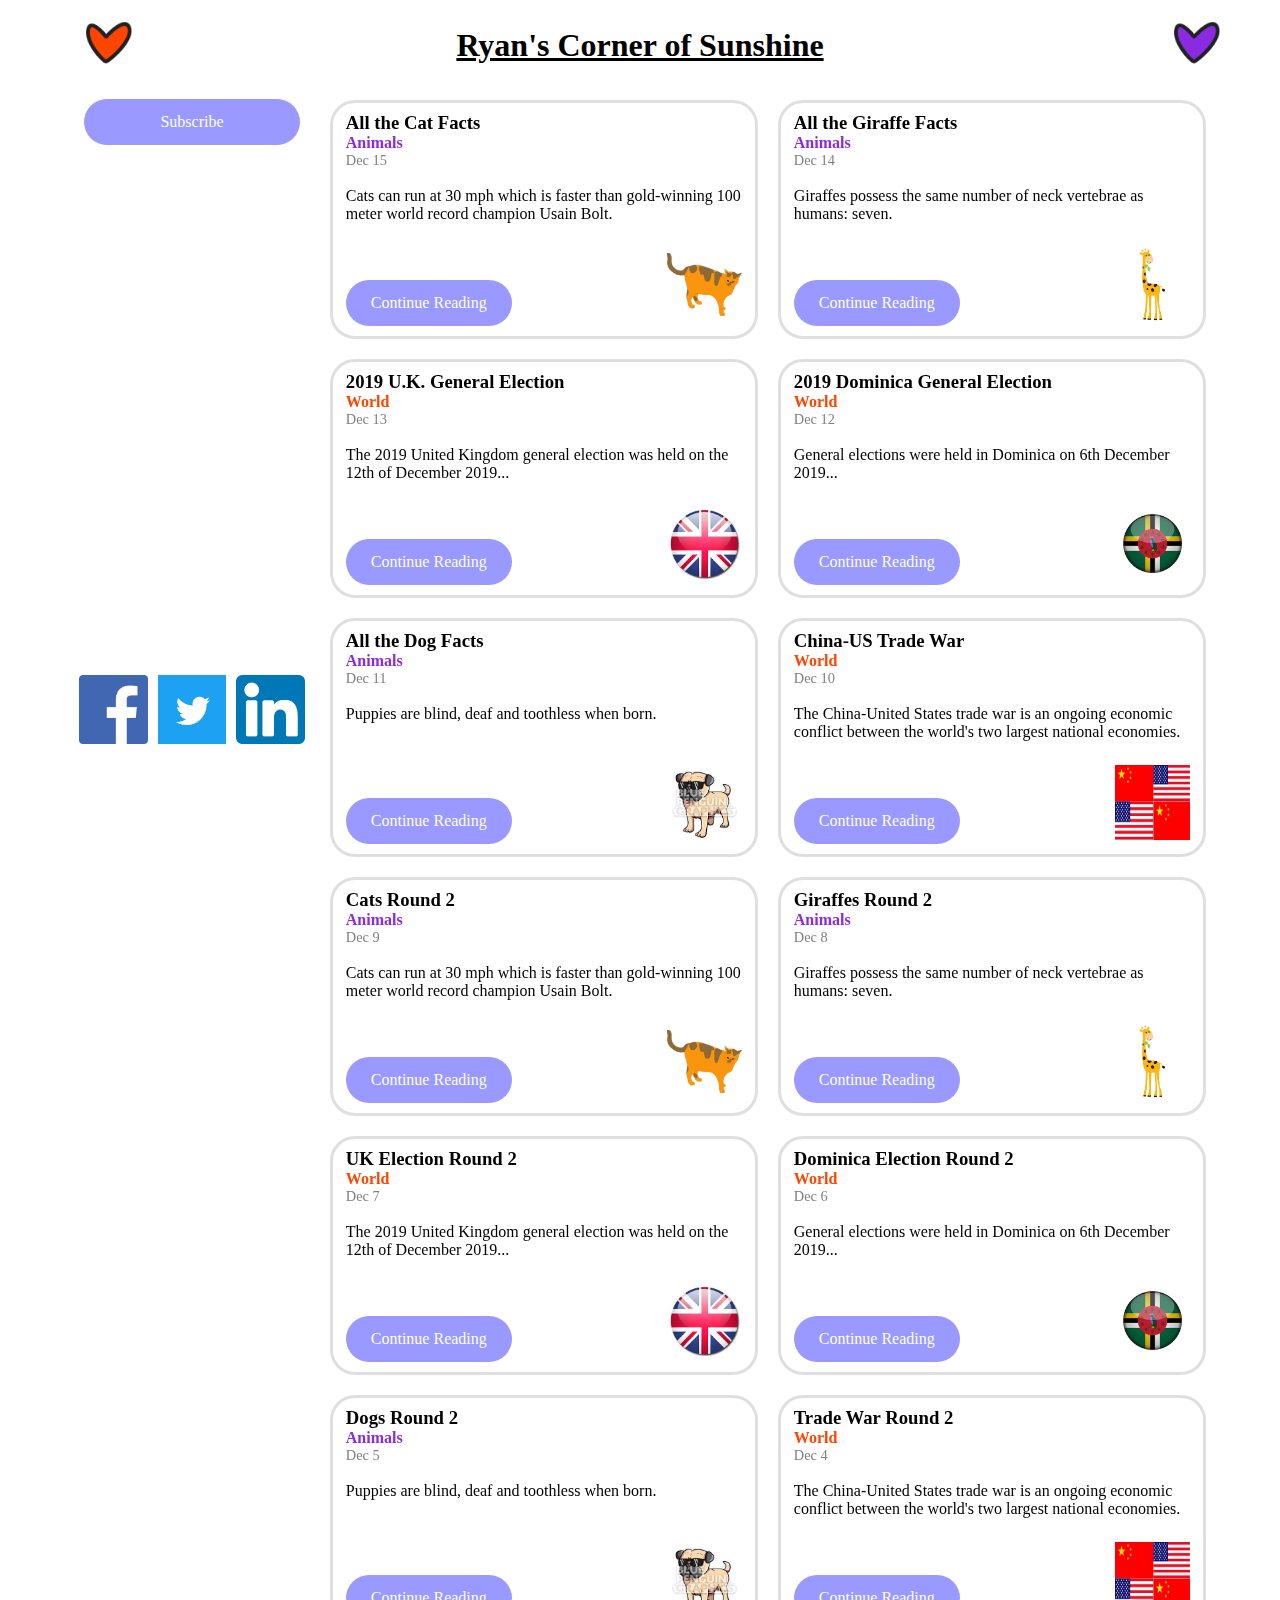
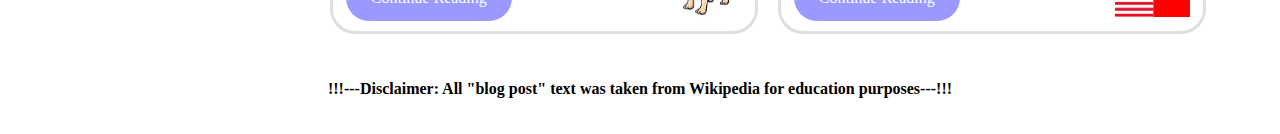
==== commit c7e04a22: "Adds pictures to each main page blog post and author image on each blog page" ====
--- a/index.html
+++ b/index.html
@@ -14,122 +14,158 @@
 				<h1 class = "center">Ryan's Corner of Sunshine</h1>
 			</header>
 			<img class = "logo2" src = "images/heart2.png" alt = "Blog Logo #2" >
-			<side class="sidebar flexcol">
+			<aside class="sidebar flexcol">
 				<a class = "x-center top-fixed" id = "subscribe" href = "subscribe.html">Subscribe</a>
 				<div class = "flexrow bot-fixed shareRow">
 					<img class = "share" src = "images/facebook.png" alt = "FaceBook Share Icon" >
 					<img class = "share " src = "images/twitter.png" alt = "Twitter Share Icon" >
 					<img class = "share" src = "images/linkedin.png" alt = "LinkedIn Share Icon" >
 				</div>
-			</side>
+			</aside>
 			<article class = "content">
-				<card class = "card">
+				<div class = "card">
 					<h2 class = "postTitle">All the Cat Facts</h2>
 					<div class = "animalTopic">Animals</div>
 					<div class = "date">Dec 15</div>
 					<br>
 					<div class = "summary">Cats can run at 30 mph which is faster than gold-winning 100 meter world record champion Usain Bolt.</div>
 					<a href = "cats.html" class = "bot">Continue Reading</a>
-				</card>
+					<div class = "cardPicContainer bot">
+						<img class = "cardPic" src = "images/cat.png" alt = "Cat Picture">
+					</div>
+				</div>
 			
-				<card class = "card">
+				<div class = "card">
 					<h2 class = "postTitle">All the Giraffe Facts</h2>
 					<div class = "animalTopic">Animals</div>
 					<div class = "date">Dec 14</div>
 					<br>
 					<div class = "summary">Giraffes possess the same number of neck vertebrae as humans: seven.</div>
 					<a href = "giraffes.html" class = "bot">Continue Reading</a>
-				</card>
+					<div class = "cardPicContainer bot">
+						<img class = "cardPic" src = "images/giraffe.png" alt = "Giraffe Picture">
+					</div>
+				</div>
 				
-				<card class = "card">
+				<div class = "card">
 					<h2 class = "postTitle">2019 U.K. General Election</h2>
 					<div class = "worldTopic">World</div>
 					<div class = "date">Dec 13</div>
 					<br>
 					<div class = "summary">The 2019 United Kingdom general election was held on the 12th of December 2019...</div>
 					<a href = "UKElection.html" class = "bot">Continue Reading</a>
-				</card>
+					<div class = "cardPicContainer bot">
+						<img class = "cardPic" src = "images/UK.png" alt = "UK Picture">
+					</div>
+				</div>
 				
-				<card class = "card">
+				<div class = "card">
 					<h2 class = "postTitle">2019 Dominica General Election</h2>
 					<div class = "worldTopic">World</div>
 					<div class = "date">Dec 12</div>
 					<br>
 					<div class = "summary">General elections were held in Dominica on 6th December 2019...</div>
 					<a href = "DominicaElection.html" class = "bot">Continue Reading</a>
-				</card>
+					<div class = "cardPicContainer bot">
+						<img class = "cardPic" src = "images/dominica.png" alt = "Dominica Picture">
+					</div>
+				</div>
 				
-				<card class = "card">
+				<div class = "card">
 					<h2 class = "postTitle">All the Dog Facts</h2>
 					<div class = "animalTopic">Animals</div>
 					<div class = "date">Dec 11</div>
 					<br>
 					<div class = "summary">Puppies are blind, deaf and toothless when born.</div>
 					<a href = "dogs.html" class = "bot">Continue Reading</a>
-				</card>
+					<div class = "cardPicContainer bot">
+						<img class = "cardPic" src = "images/dog.png" alt = "Dog Picture">
+					</div>
+				</div>
 			
-				<card class = "card">
+				<div class = "card">
 					<h2 class = "postTitle">China-US Trade War</h2>
 					<div class = "worldTopic">World</div>
 					<div class = "date">Dec 10</div>
 					<br>
 					<div class = "summary">The China-United States trade war is an ongoing economic conflict between the world's two largest national economies.</div>
 					<a href = "ChinaTradeWar.html" class = "bot">Continue Reading</a>
-				</card>
+					<div class = "cardPicContainer bot">
+						<img class = "cardPic" src = "images/trade.png" alt = "US-China Flags Picture">
+					</div>
+				</div>
 				
-				<card class = "card">
+				<div class = "card">
 					<h2 class = "postTitle">Cats Round 2</h2>
 					<div class = "animalTopic">Animals</div>
 					<div class = "date">Dec 9</div>
 					<br>
 					<div class = "summary">Cats can run at 30 mph which is faster than gold-winning 100 meter world record champion Usain Bolt.</div>
 					<a href = "cats - Copy.html" class = "bot">Continue Reading</a>
-				</card>
+					<div class = "cardPicContainer bot">
+						<img class = "cardPic" src = "images/cat.png" alt = "Cat Picture">
+					</div>
+				</div>
 				
-				<card class = "card">
+				<div class = "card">
 					<h2 class = "postTitle">Giraffes Round 2</h2>
 					<div class = "animalTopic">Animals</div>
 					<div class = "date">Dec 8</div>
 					<br>
 					<div class = "summary">Giraffes possess the same number of neck vertebrae as humans: seven.</div>
 					<a href = "giraffes - Copy.html" class = "bot">Continue Reading</a>
-				</card>
+					<div class = "cardPicContainer bot">
+						<img class = "cardPic" src = "images/giraffe.png" alt = "Giraffe Picture">
+					</div>
+				</div>
 
-				<card class = "card">
+				<div class = "card">
 					<h2 class = "postTitle">UK Election Round 2</h2>
 					<div class = "worldTopic">World</div>
 					<div class = "date">Dec 7</div>
 					<br>
 					<div class = "summary">The 2019 United Kingdom general election was held on the 12th of December 2019...</div>
 					<a href = "UKElection - Copy.html" class = "bot">Continue Reading</a>
-				</card>
+					<div class = "cardPicContainer bot">
+						<img class = "cardPic" src = "images/UK.png" alt = "UK Picture">
+					</div>
+				</div>
 
-				<card class = "card">
+				<div class = "card">
 					<h2 class = "postTitle">Dominica Election Round 2</h2>
 					<div class = "worldTopic">World</div>
 					<div class = "date">Dec 6</div>
 					<br>
 					<div class = "summary">General elections were held in Dominica on 6th December 2019...</div>
 					<a href = "DominicaElection - Copy.html" class = "bot">Continue Reading</a>
-				</card>
+					<div class = "cardPicContainer bot">
+						<img class = "cardPic" src = "images/dominica.png" alt = "Dominica Picture">
+					</div>
+				</div>
 					
-				<card class = "card">
+				<div class = "card">
 					<h2 class = "postTitle">Dogs Round 2</h2>
 					<div class = "animalTopic">Animals</div>
 					<div class = "date">Dec 5</div>
 					<br>
 					<div class = "summary">Puppies are blind, deaf and toothless when born.</div>
 					<a href = "dogs - Copy.html" class = "bot">Continue Reading</a>
-				</card>
+					<div class = "cardPicContainer bot">
+						<img class = "cardPic" src = "images/dog.png" alt = "Dog Picture">
+					</div>
+				</div>
 				
-				<card class = "card">
+				<div class = "card">
 					<h2 class = "postTitle">Trade War Round 2</h2>
 					<div class = "worldTopic">World</div>
 					<div class = "date">Dec 4</div>
 					<br>
 					<div class = "summary">The China-United States trade war is an ongoing economic conflict between the world's two largest national economies.</div>
 					<a href = "ChinaTradeWar - Copy.html" class = "bot">Continue Reading</a>
-				</card>
+					<div class = "cardPicContainer bot">
+						<img class = "cardPic" src = "images/trade.png" alt = "US-China Flags Picture">
+					</div>
+				</div>
 			</article>
 			<footer class="footer">
 				<main class = "bold center">!!!---Disclaimer: All "blog post" text was taken from Wikipedia for education purposes---!!!</main>
--- a/index.css
+++ b/index.css
@@ -30,6 +30,9 @@
 	.shareRow{
 		margin: 0px 10px;
 	}
+	.cardPicContainer{
+		width: calc(68vw - 6px);
+	}
 }
 @media screen and (min-width: 900px) {
 	.logo1,.logo2{
@@ -52,4 +55,8 @@
 		width: calc(33vw - 26px);
 		margin: 10px;
 	}
+	.cardPicContainer{
+		width: calc(33vw - 26px);
+		z-index: -1;
+	}
 }